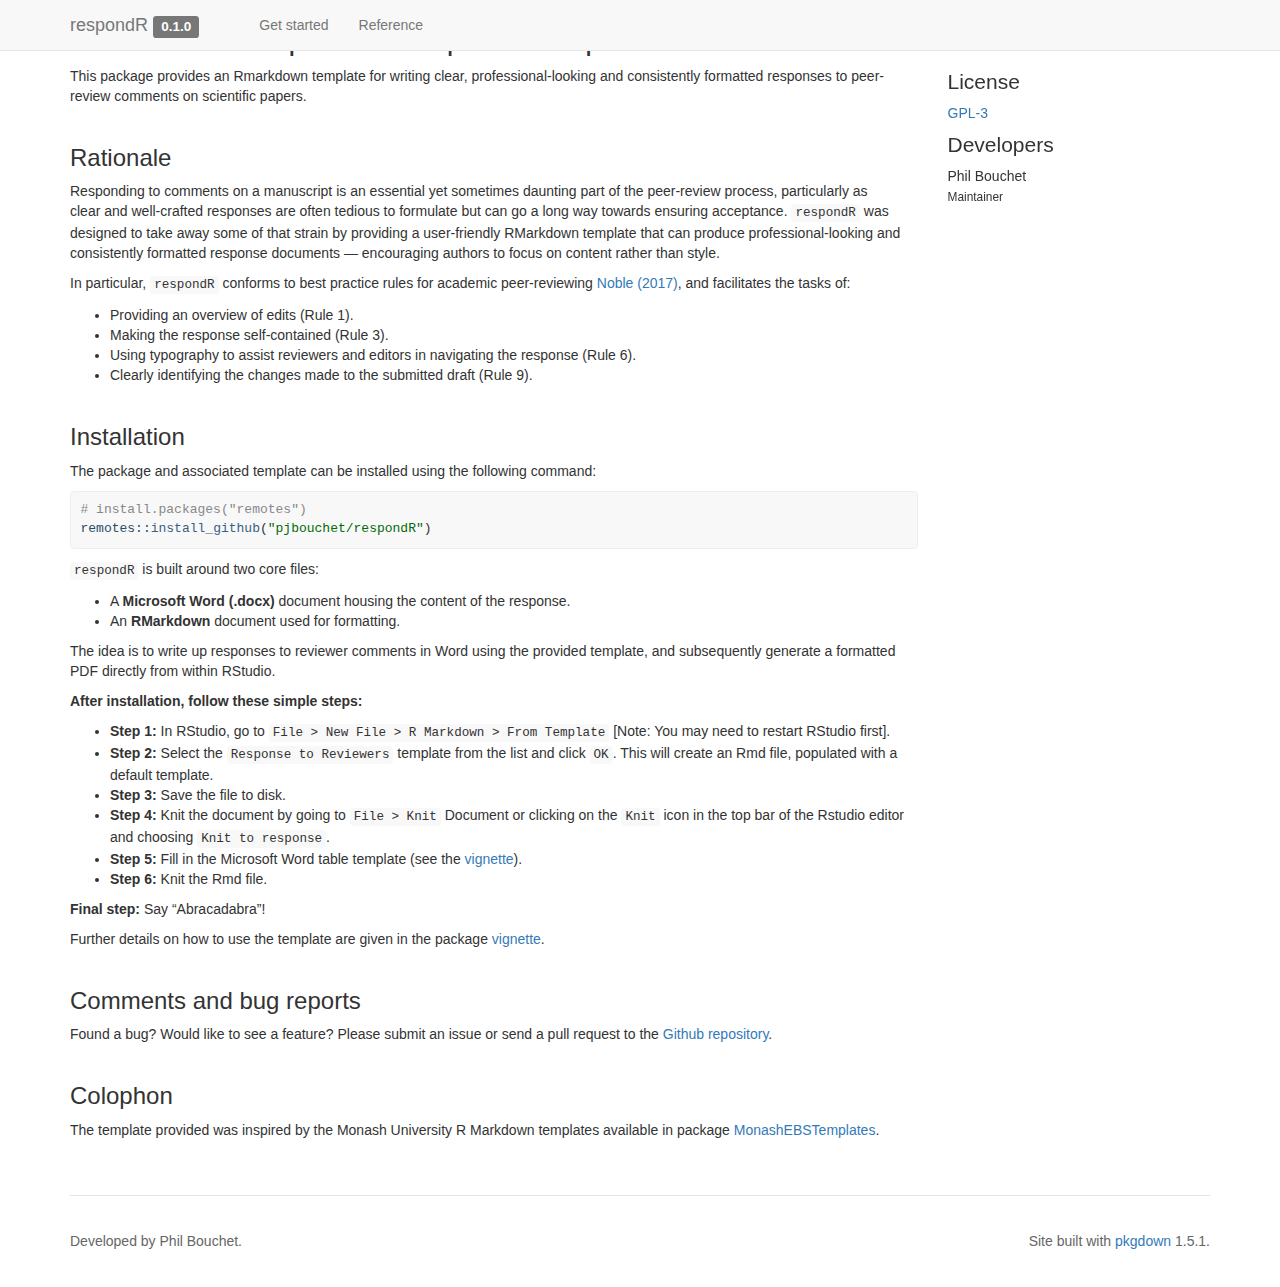
==== docs/index.html @ 45548e6f "Create package website" ====
<!DOCTYPE html>
<!-- Generated by pkgdown: do not edit by hand --><html lang="en">
<head>
<meta http-equiv="Content-Type" content="text/html; charset=UTF-8">
<meta charset="utf-8">
<meta http-equiv="X-UA-Compatible" content="IE=edge">
<meta name="viewport" content="width=device-width, initial-scale=1.0">
<title>R Markdown Template for Responses to Reviewers • respondR</title>
<!-- jquery --><script src="https://cdnjs.cloudflare.com/ajax/libs/jquery/3.4.1/jquery.min.js" integrity="sha256-CSXorXvZcTkaix6Yvo6HppcZGetbYMGWSFlBw8HfCJo=" crossorigin="anonymous"></script><!-- Bootstrap --><link rel="stylesheet" href="https://cdnjs.cloudflare.com/ajax/libs/twitter-bootstrap/3.4.1/css/bootstrap.min.css" integrity="sha256-bZLfwXAP04zRMK2BjiO8iu9pf4FbLqX6zitd+tIvLhE=" crossorigin="anonymous">
<script src="https://cdnjs.cloudflare.com/ajax/libs/twitter-bootstrap/3.4.1/js/bootstrap.min.js" integrity="sha256-nuL8/2cJ5NDSSwnKD8VqreErSWHtnEP9E7AySL+1ev4=" crossorigin="anonymous"></script><!-- bootstrap-toc --><link rel="stylesheet" href="bootstrap-toc.css">
<script src="bootstrap-toc.js"></script><!-- Font Awesome icons --><link rel="stylesheet" href="https://cdnjs.cloudflare.com/ajax/libs/font-awesome/5.12.1/css/all.min.css" integrity="sha256-mmgLkCYLUQbXn0B1SRqzHar6dCnv9oZFPEC1g1cwlkk=" crossorigin="anonymous">
<link rel="stylesheet" href="https://cdnjs.cloudflare.com/ajax/libs/font-awesome/5.12.1/css/v4-shims.min.css" integrity="sha256-wZjR52fzng1pJHwx4aV2AO3yyTOXrcDW7jBpJtTwVxw=" crossorigin="anonymous">
<!-- clipboard.js --><script src="https://cdnjs.cloudflare.com/ajax/libs/clipboard.js/2.0.6/clipboard.min.js" integrity="sha256-inc5kl9MA1hkeYUt+EC3BhlIgyp/2jDIyBLS6k3UxPI=" crossorigin="anonymous"></script><!-- headroom.js --><script src="https://cdnjs.cloudflare.com/ajax/libs/headroom/0.11.0/headroom.min.js" integrity="sha256-AsUX4SJE1+yuDu5+mAVzJbuYNPHj/WroHuZ8Ir/CkE0=" crossorigin="anonymous"></script><script src="https://cdnjs.cloudflare.com/ajax/libs/headroom/0.11.0/jQuery.headroom.min.js" integrity="sha256-ZX/yNShbjqsohH1k95liqY9Gd8uOiE1S4vZc+9KQ1K4=" crossorigin="anonymous"></script><!-- pkgdown --><link href="pkgdown.css" rel="stylesheet">
<script src="pkgdown.js"></script><meta property="og:title" content="R Markdown Template for Responses to Reviewers">
<meta property="og:description" content="This package provides an R Markdown template for writing responses to reviewers' comments on a submitted paper.">
<!-- mathjax --><script src="https://cdnjs.cloudflare.com/ajax/libs/mathjax/2.7.5/MathJax.js" integrity="sha256-nvJJv9wWKEm88qvoQl9ekL2J+k/RWIsaSScxxlsrv8k=" crossorigin="anonymous"></script><script src="https://cdnjs.cloudflare.com/ajax/libs/mathjax/2.7.5/config/TeX-AMS-MML_HTMLorMML.js" integrity="sha256-84DKXVJXs0/F8OTMzX4UR909+jtl4G7SPypPavF+GfA=" crossorigin="anonymous"></script><!--[if lt IE 9]>
<script src="https://oss.maxcdn.com/html5shiv/3.7.3/html5shiv.min.js"></script>
<script src="https://oss.maxcdn.com/respond/1.4.2/respond.min.js"></script>
<![endif]-->
</head>
<body data-spy="scroll" data-target="#toc">
    <div class="container template-home">
      <header><div class="navbar navbar-default navbar-fixed-top" role="navigation">
  <div class="container">
    <div class="navbar-header">
      <button type="button" class="navbar-toggle collapsed" data-toggle="collapse" data-target="#navbar" aria-expanded="false">
        <span class="sr-only">Toggle navigation</span>
        <span class="icon-bar"></span>
        <span class="icon-bar"></span>
        <span class="icon-bar"></span>
      </button>
      <span class="navbar-brand">
        <a class="navbar-link" href="index.html">respondR</a>
        <span class="version label label-default" data-toggle="tooltip" data-placement="bottom" title="Released version">0.1.0</span>
      </span>
    </div>

    <div id="navbar" class="navbar-collapse collapse">
      <ul class="nav navbar-nav">
<li>
  <a href="index.html">
    <span class="fas fa fas fa-home fa-lg"></span>
     
  </a>
</li>
<li>
  <a href="articles/respondR.html">Get started</a>
</li>
<li>
  <a href="reference/index.html">Reference</a>
</li>
      </ul>
<ul class="nav navbar-nav navbar-right"></ul>
</div>
<!--/.nav-collapse -->
  </div>
<!--/.container -->
</div>
<!--/.navbar -->

      

      </header><div class="row">
  <div class="contents col-md-9">
<div id="rmarkdown-template-for-responses-to-peer-review-comments-" class="section level2">
<h2 class="hasAnchor">
<a href="#rmarkdown-template-for-responses-to-peer-review-comments-" class="anchor"></a>RMarkdown template for responses to peer-review comments <img src="https://github.com/pjbouchet/respondR/blob/main/hex/respondR-hex.png" class="logo" height="200" align="right">
</h2>
<p>This package provides an Rmarkdown template for writing clear, professional-looking and consistently formatted responses to peer-review comments on scientific papers.</p>
<div id="rationale" class="section level3">
<h3 class="hasAnchor">
<a href="#rationale" class="anchor"></a>Rationale</h3>
<p>Responding to comments on a manuscript is an essential yet sometimes daunting part of the peer-review process, particularly as clear and well-crafted responses are often tedious to formulate but can go a long way towards ensuring acceptance. <code>respondR</code> was designed to take away some of that strain by providing a user-friendly RMarkdown template that can produce professional-looking and consistently formatted response documents — encouraging authors to focus on content rather than style.</p>
<p>In particular, <code>respondR</code> conforms to best practice rules for academic peer-reviewing <a href="https://journals.plos.org/ploscompbiol/article?id=10.1371/journal.pcbi.1005730">Noble (2017)</a>, and facilitates the tasks of:</p>
<ul>
<li>Providing an overview of edits (Rule 1).</li>
<li>Making the response self-contained (Rule 3).</li>
<li>Using typography to assist reviewers and editors in navigating the response (Rule 6).</li>
<li>Clearly identifying the changes made to the submitted draft (Rule 9).</li>
</ul>
</div>
<div id="installation" class="section level3">
<h3 class="hasAnchor">
<a href="#installation" class="anchor"></a>Installation</h3>
<p>The package and associated template can be installed using the following command:</p>
<div class="sourceCode" id="cb1"><pre class="r"><span class="co"># install.packages("remotes")</span>
<span class="kw pkg">remotes</span><span class="kw ns">::</span><span class="fu"><a href="https://remotes.r-lib.org/reference/install_github.html">install_github</a></span>(<span class="st">"pjbouchet/respondR"</span>)</pre></div>
<p><code>respondR</code> is built around two core files:</p>
<ul>
<li>A <strong>Microsoft Word (.docx)</strong> document housing the content of the response.</li>
<li>An <strong>RMarkdown</strong> document used for formatting.</li>
</ul>
<p>The idea is to write up responses to reviewer comments in Word using the provided template, and subsequently generate a formatted PDF directly from within RStudio.</p>
<p><strong>After installation, follow these simple steps:</strong></p>
<ul>
<li>
<strong>Step 1:</strong> In RStudio, go to <code>File &gt; New File &gt; R Markdown &gt; From Template</code> [Note: You may need to restart RStudio first].</li>
<li>
<strong>Step 2:</strong> Select the <code>Response to Reviewers</code> template from the list and click <code>OK</code>. This will create an Rmd file, populated with a default template.</li>
<li>
<strong>Step 3:</strong> Save the file to disk.</li>
<li>
<strong>Step 4:</strong> Knit the document by going to <code>File &gt; Knit</code> Document or clicking on the <code>Knit</code> icon in the top bar of the Rstudio editor and choosing <code>Knit to response</code>.</li>
<li>
<strong>Step 5:</strong> Fill in the Microsoft Word table template (see the <a href="">vignette</a>).</li>
<li>
<strong>Step 6:</strong> Knit the Rmd file.</li>
</ul>
<p><strong>Final step:</strong> Say “Abracadabra”!</p>
<p>Further details on how to use the template are given in the package <a href="">vignette</a>.</p>
</div>
<div id="comments-and-bug-reports" class="section level3">
<h3 class="hasAnchor">
<a href="#comments-and-bug-reports" class="anchor"></a>Comments and bug reports</h3>
<p>Found a bug? Would like to see a feature? Please submit an issue or send a pull request to the <a href="https://github.com/pjbouchet/respondR/">Github repository</a>.</p>
</div>
<div id="colophon" class="section level3">
<h3 class="hasAnchor">
<a href="#colophon" class="anchor"></a>Colophon</h3>
<p>The template provided was inspired by the Monash University R Markdown templates available in package <a href="https://github.com/robjhyndman/MonashEBSTemplates/">MonashEBSTemplates</a>.</p>
</div>
</div>
  </div>

  <div class="col-md-3 hidden-xs hidden-sm" id="pkgdown-sidebar">
    <div class="license">
<h2>License</h2>
<ul class="list-unstyled">
<li><a href="https://www.r-project.org/Licenses/GPL-3">GPL-3</a></li>
</ul>
</div>
<div class="developers">
<h2>Developers</h2>
<ul class="list-unstyled">
<li>Phil Bouchet <br><small class="roles"> Maintainer </small>  </li>
</ul>
</div>

  </div>
</div>


      <footer><div class="copyright">
  <p>Developed by Phil Bouchet.</p>
</div>

<div class="pkgdown">
  <p>Site built with <a href="https://pkgdown.r-lib.org/">pkgdown</a> 1.5.1.</p>
</div>

      </footer>
</div>

  


  </body>
</html>
---- docs/pkgdown.css ----
/* Sticky footer */

/**
 * Basic idea: https://philipwalton.github.io/solved-by-flexbox/demos/sticky-footer/
 * Details: https://github.com/philipwalton/solved-by-flexbox/blob/master/assets/css/components/site.css
 *
 * .Site -> body > .container
 * .Site-content -> body > .container .row
 * .footer -> footer
 *
 * Key idea seems to be to ensure that .container and __all its parents__
 * have height set to 100%
 *
 */

html, body {
  height: 100%;
}

body {
  position: relative;
}

body > .container {
  display: flex;
  height: 100%;
  flex-direction: column;
}

body > .container .row {
  flex: 1 0 auto;
}

footer {
  margin-top: 45px;
  padding: 35px 0 36px;
  border-top: 1px solid #e5e5e5;
  color: #666;
  display: flex;
  flex-shrink: 0;
}
footer p {
  margin-bottom: 0;
}
footer div {
  flex: 1;
}
footer .pkgdown {
  text-align: right;
}
footer p {
  margin-bottom: 0;
}

img.icon {
  float: right;
}

img {
  max-width: 100%;
}

/* Fix bug in bootstrap (only seen in firefox) */
summary {
  display: list-item;
}

/* Typographic tweaking ---------------------------------*/

.contents .page-header {
  margin-top: calc(-60px + 1em);
}

dd {
  margin-left: 3em;
}

/* Section anchors ---------------------------------*/

a.anchor {
  margin-left: -30px;
  display:inline-block;
  width: 30px;
  height: 30px;
  visibility: hidden;

  background-image: url(./link.svg);
  background-repeat: no-repeat;
  background-size: 20px 20px;
  background-position: center center;
}

.hasAnchor:hover a.anchor {
  visibility: visible;
}

@media (max-width: 767px) {
  .hasAnchor:hover a.anchor {
    visibility: hidden;
  }
}


/* Fixes for fixed navbar --------------------------*/

.contents h1, .contents h2, .contents h3, .contents h4 {
  padding-top: 60px;
  margin-top: -40px;
}

/* Navbar submenu --------------------------*/

.dropdown-submenu {
  position: relative;
}

.dropdown-submenu>.dropdown-menu {
  top: 0;
  left: 100%;
  margin-top: -6px;
  margin-left: -1px;
  border-radius: 0 6px 6px 6px;
}

.dropdown-submenu:hover>.dropdown-menu {
  display: block;
}

.dropdown-submenu>a:after {
  display: block;
  content: " ";
  float: right;
  width: 0;
  height: 0;
  border-color: transparent;
  border-style: solid;
  border-width: 5px 0 5px 5px;
  border-left-color: #cccccc;
  margin-top: 5px;
  margin-right: -10px;
}

.dropdown-submenu:hover>a:after {
  border-left-color: #ffffff;
}

.dropdown-submenu.pull-left {
  float: none;
}

.dropdown-submenu.pull-left>.dropdown-menu {
  left: -100%;
  margin-left: 10px;
  border-radius: 6px 0 6px 6px;
}

/* Sidebar --------------------------*/

#pkgdown-sidebar {
  margin-top: 30px;
  position: -webkit-sticky;
  position: sticky;
  top: 70px;
}

#pkgdown-sidebar h2 {
  font-size: 1.5em;
  margin-top: 1em;
}

#pkgdown-sidebar h2:first-child {
  margin-top: 0;
}

#pkgdown-sidebar .list-unstyled li {
  margin-bottom: 0.5em;
}

/* bootstrap-toc tweaks ------------------------------------------------------*/

/* All levels of nav */

nav[data-toggle='toc'] .nav > li > a {
  padding: 4px 20px 4px 6px;
  font-size: 1.5rem;
  font-weight: 400;
  color: inherit;
}

nav[data-toggle='toc'] .nav > li > a:hover,
nav[data-toggle='toc'] .nav > li > a:focus {
  padding-left: 5px;
  color: inherit;
  border-left: 1px solid #878787;
}

nav[data-toggle='toc'] .nav > .active > a,
nav[data-toggle='toc'] .nav > .active:hover > a,
nav[data-toggle='toc'] .nav > .active:focus > a {
  padding-left: 5px;
  font-size: 1.5rem;
  font-weight: 400;
  color: inherit;
  border-left: 2px solid #878787;
}

/* Nav: second level (shown on .active) */

nav[data-toggle='toc'] .nav .nav {
  display: none; /* Hide by default, but at >768px, show it */
  padding-bottom: 10px;
}

nav[data-toggle='toc'] .nav .nav > li > a {
  padding-left: 16px;
  font-size: 1.35rem;
}

nav[data-toggle='toc'] .nav .nav > li > a:hover,
nav[data-toggle='toc'] .nav .nav > li > a:focus {
  padding-left: 15px;
}

nav[data-toggle='toc'] .nav .nav > .active > a,
nav[data-toggle='toc'] .nav .nav > .active:hover > a,
nav[data-toggle='toc'] .nav .nav > .active:focus > a {
  padding-left: 15px;
  font-weight: 500;
  font-size: 1.35rem;
}

/* orcid ------------------------------------------------------------------- */

.orcid {
  font-size: 16px;
  color: #A6CE39;
  /* margins are required by official ORCID trademark and display guidelines */
  margin-left:4px;
  margin-right:4px;
  vertical-align: middle;
}

/* Reference index & topics ----------------------------------------------- */

.ref-index th {font-weight: normal;}

.ref-index td {vertical-align: top;}
.ref-index .icon {width: 40px;}
.ref-index .alias {width: 40%;}
.ref-index-icons .alias {width: calc(40% - 40px);}
.ref-index .title {width: 60%;}

.ref-arguments th {text-align: right; padding-right: 10px;}
.ref-arguments th, .ref-arguments td {vertical-align: top;}
.ref-arguments .name {width: 20%;}
.ref-arguments .desc {width: 80%;}

/* Nice scrolling for wide elements --------------------------------------- */

table {
  display: block;
  overflow: auto;
}

/* Syntax highlighting ---------------------------------------------------- */

pre {
  word-wrap: normal;
  word-break: normal;
  border: 1px solid #eee;
}

pre, code {
  background-color: #f8f8f8;
  color: #333;
}

pre code {
  overflow: auto;
  word-wrap: normal;
  white-space: pre;
}

pre .img {
  margin: 5px 0;
}

pre .img img {
  background-color: #fff;
  display: block;
  height: auto;
}

code a, pre a {
  color: #375f84;
}

a.sourceLine:hover {
  text-decoration: none;
}

.fl      {color: #1514b5;}
.fu      {color: #000000;} /* function */
.ch,.st  {color: #036a07;} /* string */
.kw      {color: #264D66;} /* keyword */
.co      {color: #888888;} /* comment */

.message { color: black;   font-weight: bolder;}
.error   { color: orange;  font-weight: bolder;}
.warning { color: #6A0366; font-weight: bolder;}

/* Clipboard --------------------------*/

.hasCopyButton {
  position: relative;
}

.btn-copy-ex {
  position: absolute;
  right: 0;
  top: 0;
  visibility: hidden;
}

.hasCopyButton:hover button.btn-copy-ex {
  visibility: visible;
}

/* headroom.js ------------------------ */

.headroom {
  will-change: transform;
  transition: transform 200ms linear;
}
.headroom--pinned {
  transform: translateY(0%);
}
.headroom--unpinned {
  transform: translateY(-100%);
}

/* mark.js ----------------------------*/

mark {
  background-color: rgba(255, 255, 51, 0.5);
  border-bottom: 2px solid rgba(255, 153, 51, 0.3);
  padding: 1px;
}

/* vertical spacing after htmlwidgets */
.html-widget {
  margin-bottom: 10px;
}

/* fontawesome ------------------------ */

.fab {
    font-family: "Font Awesome 5 Brands" !important;
}

/* don't display links in code chunks when printing */
/* source: https://stackoverflow.com/a/10781533 */
@media print {
  code a:link:after, code a:visited:after {
    content: "";
  }
}
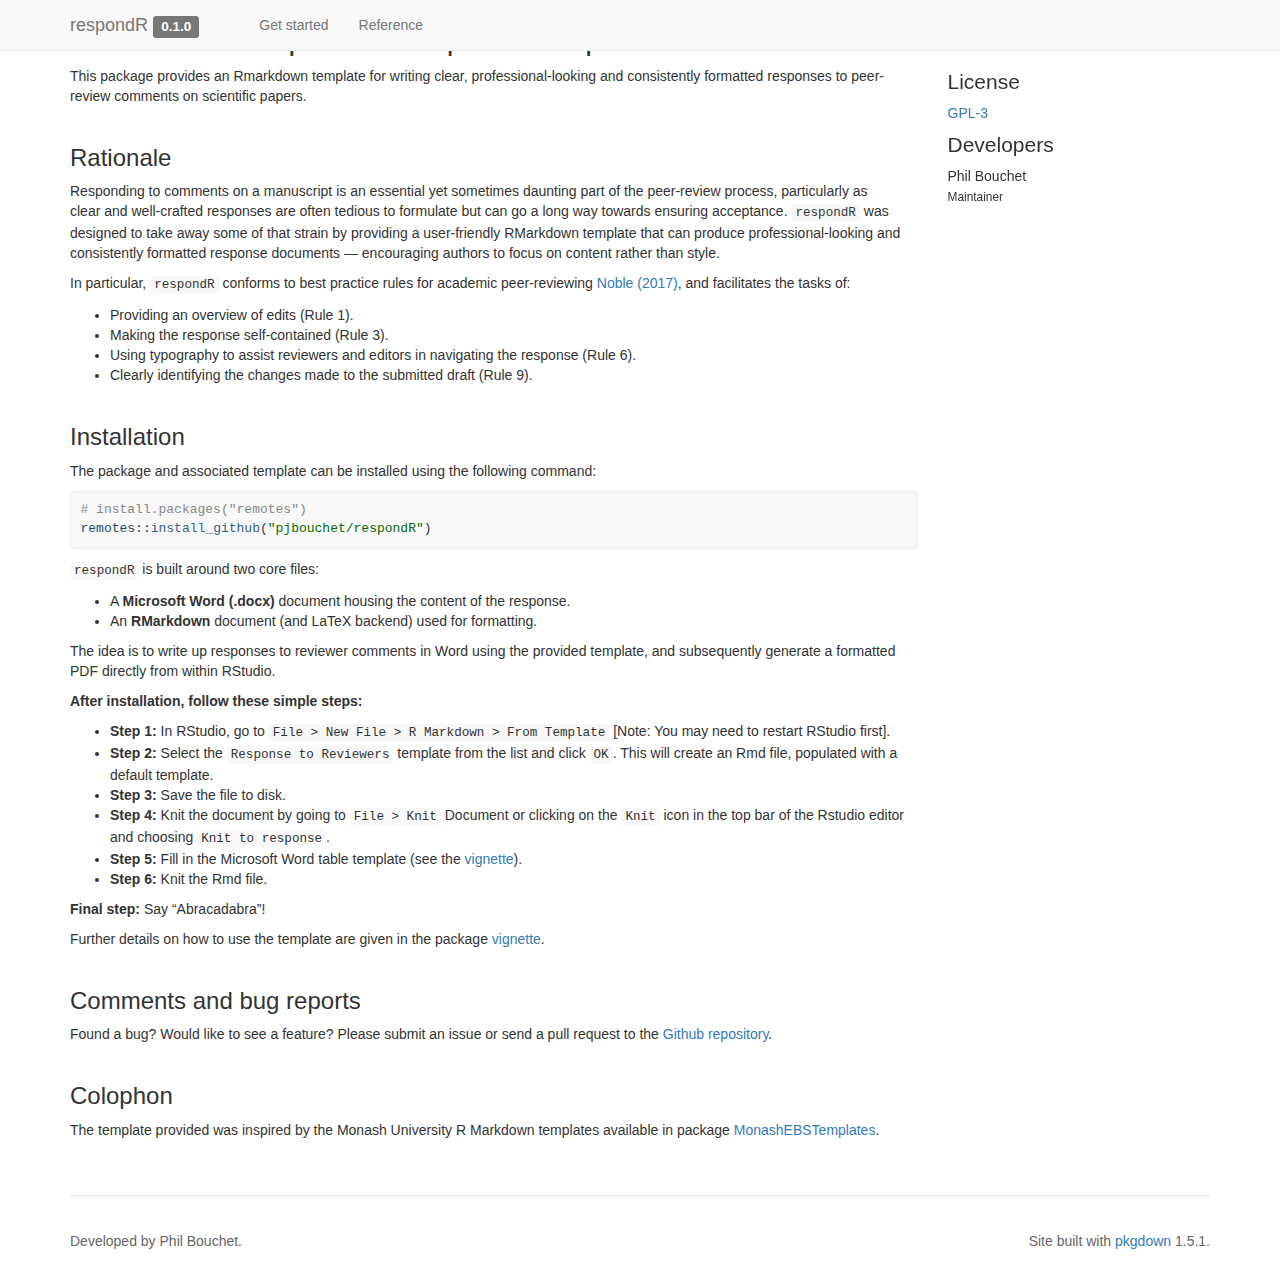
==== commit 2387bce7: "Update website" ====
--- a/docs/index.html
+++ b/docs/index.html
@@ -64,7 +64,7 @@
   <div class="contents col-md-9">
 <div id="rmarkdown-template-for-responses-to-peer-review-comments-" class="section level2">
 <h2 class="hasAnchor">
-<a href="#rmarkdown-template-for-responses-to-peer-review-comments-" class="anchor"></a>RMarkdown template for responses to peer-review comments <img src="https://github.com/pjbouchet/respondR/blob/main/hex/respondR-hex.png" class="logo" height="200" align="right">
+<a href="#rmarkdown-template-for-responses-to-peer-review-comments-" class="anchor"></a>RMarkdown template for responses to peer-review comments <img src="https://github.com/pjbouchet/respondR/blob/main/hex/respondR-hex.png?raw=true" class="logo" height="200" align="right">
 </h2>
 <p>This package provides an Rmarkdown template for writing clear, professional-looking and consistently formatted responses to peer-review comments on scientific papers.</p>
 <div id="rationale" class="section level3">
@@ -88,7 +88,7 @@
 <p><code>respondR</code> is built around two core files:</p>
 <ul>
 <li>A <strong>Microsoft Word (.docx)</strong> document housing the content of the response.</li>
-<li>An <strong>RMarkdown</strong> document used for formatting.</li>
+<li>An <strong>RMarkdown</strong> document (and LaTeX backend) used for formatting.</li>
 </ul>
 <p>The idea is to write up responses to reviewer comments in Word using the provided template, and subsequently generate a formatted PDF directly from within RStudio.</p>
 <p><strong>After installation, follow these simple steps:</strong></p>
@@ -102,12 +102,12 @@
 <li>
 <strong>Step 4:</strong> Knit the document by going to <code>File &gt; Knit</code> Document or clicking on the <code>Knit</code> icon in the top bar of the Rstudio editor and choosing <code>Knit to response</code>.</li>
 <li>
-<strong>Step 5:</strong> Fill in the Microsoft Word table template (see the <a href="">vignette</a>).</li>
+<strong>Step 5:</strong> Fill in the Microsoft Word table template (see the <a href="https://pjbouchet.github.io/respondR/articles/respondR.html">vignette</a>).</li>
 <li>
 <strong>Step 6:</strong> Knit the Rmd file.</li>
 </ul>
 <p><strong>Final step:</strong> Say “Abracadabra”!</p>
-<p>Further details on how to use the template are given in the package <a href="">vignette</a>.</p>
+<p>Further details on how to use the template are given in the package <a href="https://pjbouchet.github.io/respondR/articles/respondR.html">vignette</a>.</p>
 </div>
 <div id="comments-and-bug-reports" class="section level3">
 <h3 class="hasAnchor">
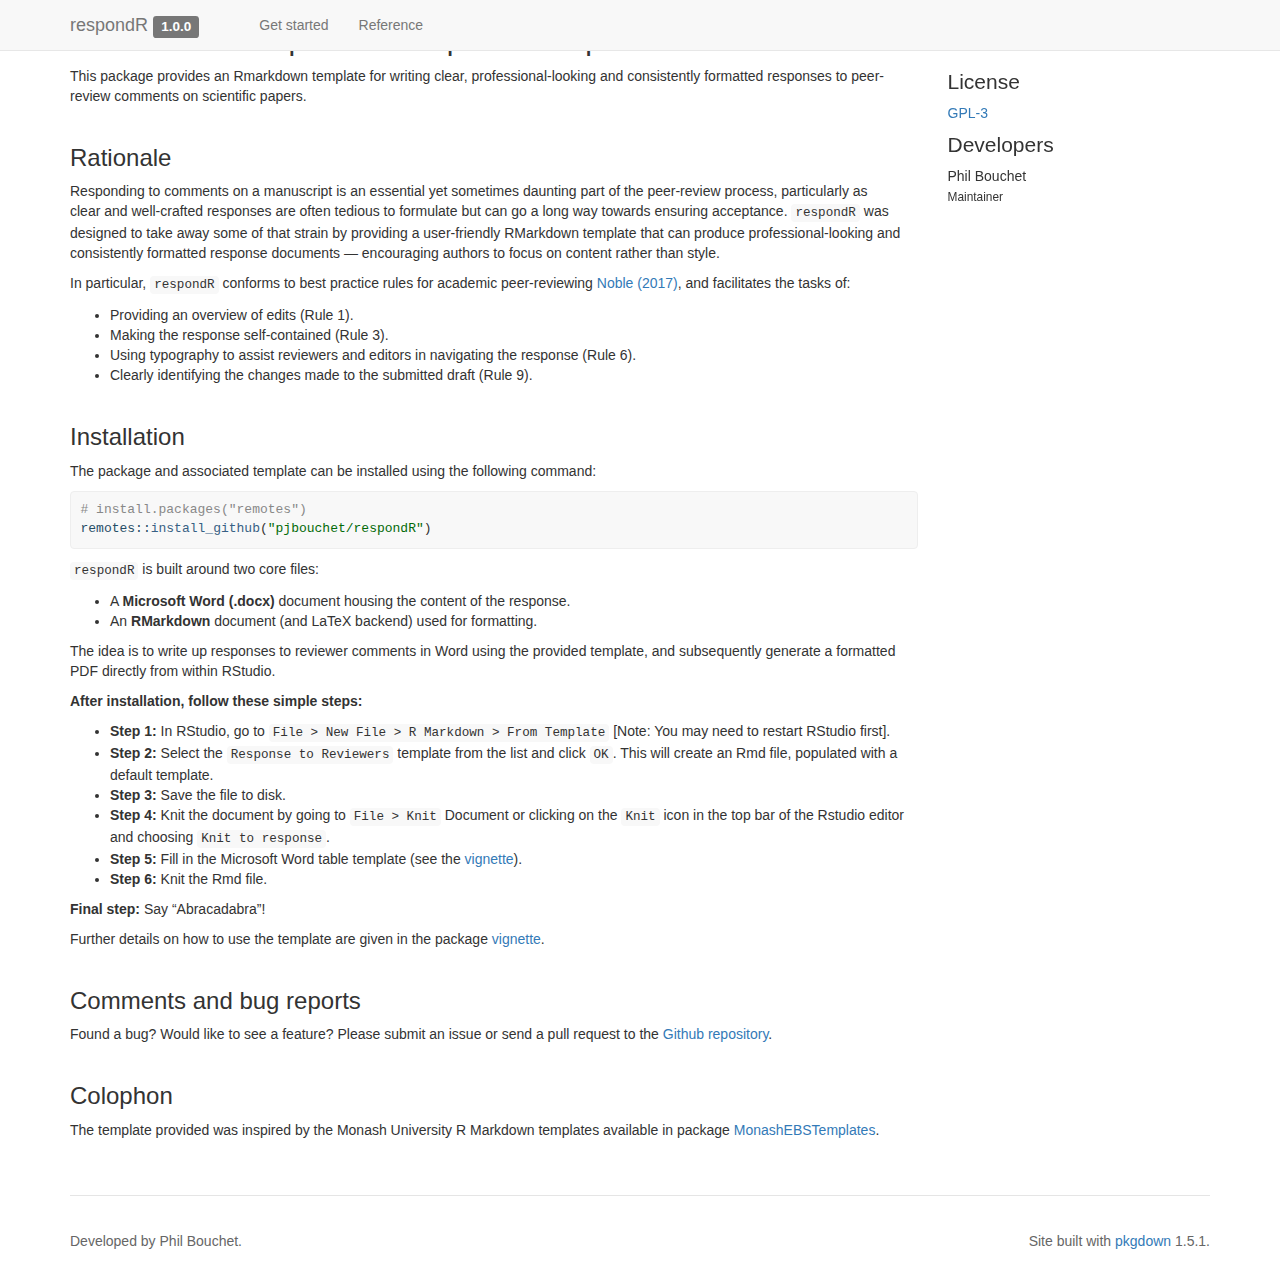
==== commit f699ee37: "Update website pages" ====
--- a/docs/index.html
+++ b/docs/index.html
@@ -31,7 +31,7 @@
       </button>
       <span class="navbar-brand">
         <a class="navbar-link" href="index.html">respondR</a>
-        <span class="version label label-default" data-toggle="tooltip" data-placement="bottom" title="Released version">0.1.0</span>
+        <span class="version label label-default" data-toggle="tooltip" data-placement="bottom" title="Released version">1.0.0</span>
       </span>
     </div>
 
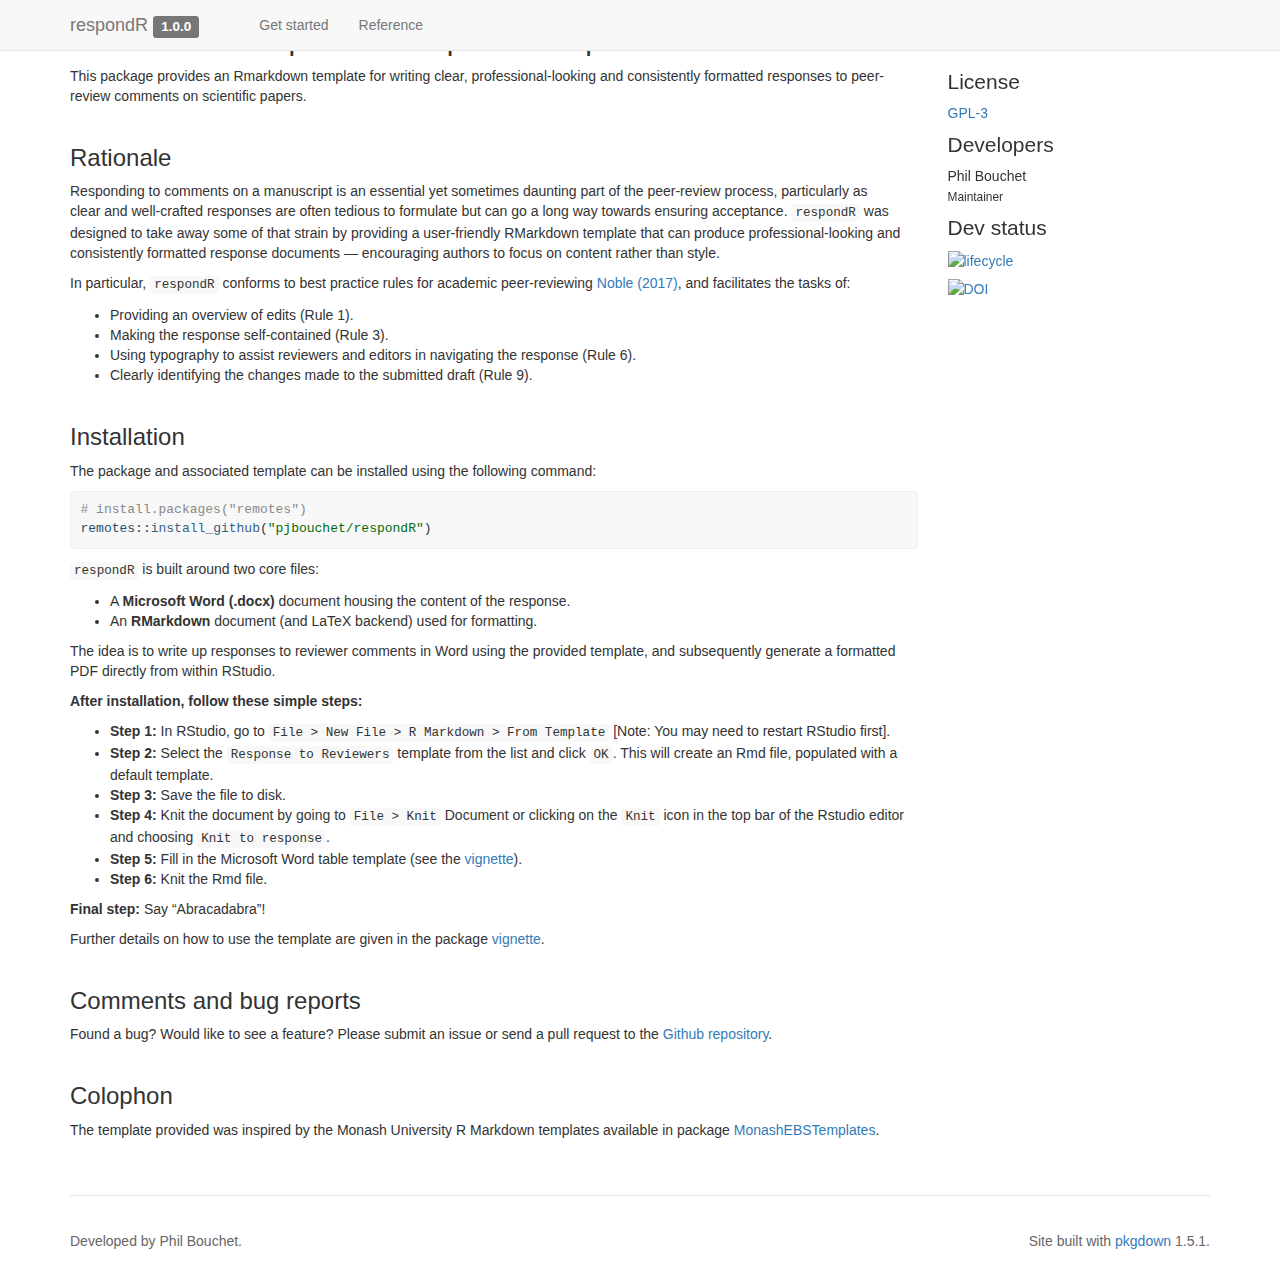
==== commit ca178f71: "Zenodo DOI" ====
--- a/docs/index.html
+++ b/docs/index.html
@@ -66,6 +66,8 @@
 <h2 class="hasAnchor">
 <a href="#rmarkdown-template-for-responses-to-peer-review-comments-" class="anchor"></a>RMarkdown template for responses to peer-review comments <img src="https://github.com/pjbouchet/respondR/blob/main/hex/respondR-hex.png?raw=true" class="logo" height="200" align="right">
 </h2>
+<!-- badges: start -->
+
 <p>This package provides an Rmarkdown template for writing clear, professional-looking and consistently formatted responses to peer-review comments on scientific papers.</p>
 <div id="rationale" class="section level3">
 <h3 class="hasAnchor">
@@ -136,7 +138,14 @@
 </ul>
 </div>
 
-  </div>
+  <div class="dev-status">
+<h2>Dev status</h2>
+<ul class="list-unstyled">
+<li><a href="https://www.tidyverse.org/lifecycle/#maturing"><img src="https://img.shields.io/badge/lifecycle-maturing-blue.svg?style=flat-square" alt="lifecycle"></a></li>
+<li><a href="https://doi.org/10.5281/zenodo.4541222"><img src="https://img.shields.io/badge/DOI-10.5281.zenodo.4541222-green.svg?style=flat-square" alt="DOI"></a></li>
+</ul>
+</div>
+</div>
 </div>
 
 
